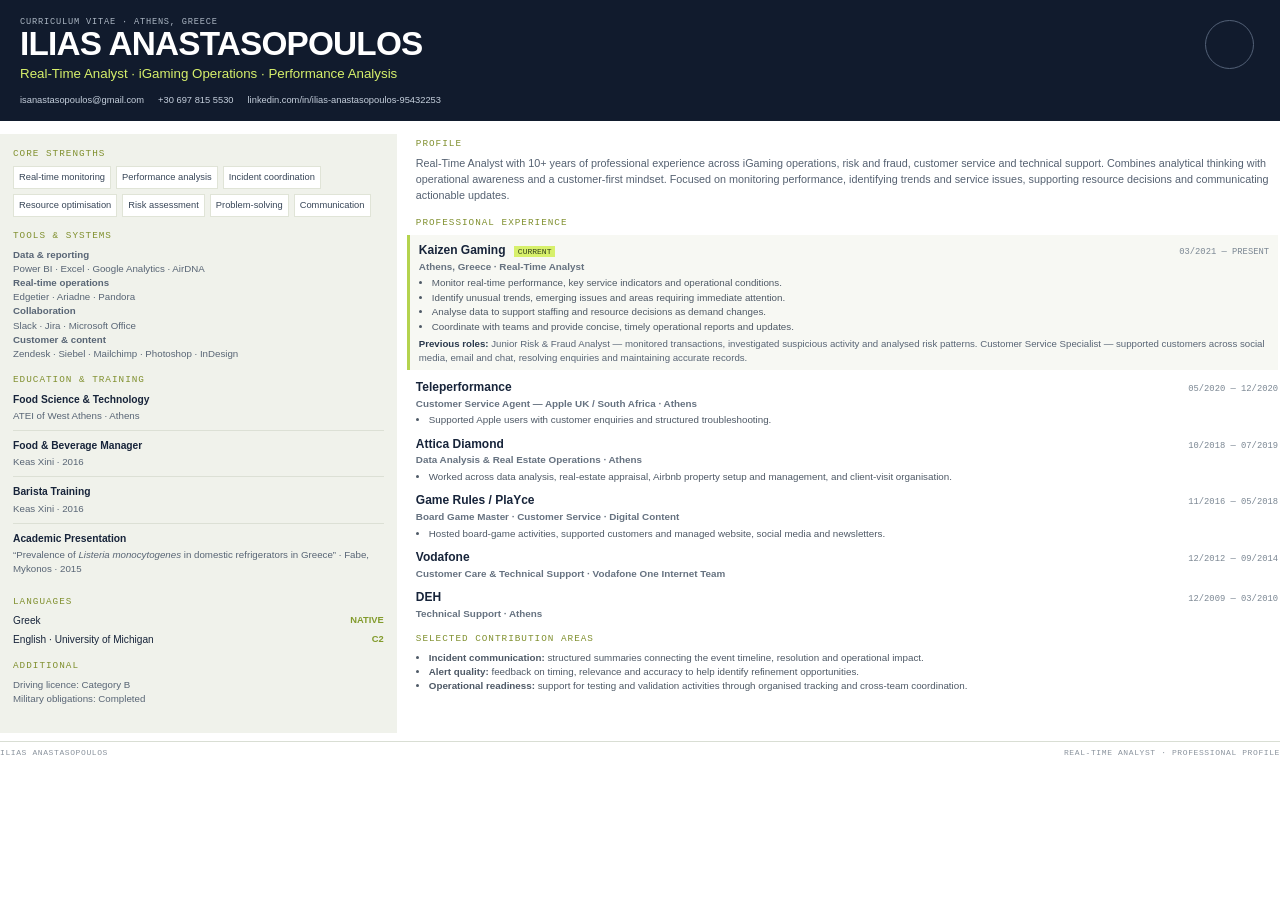
==== cv-source.html @ 62d22616 "Add files via upload Upload personal portfolio" ====
<!doctype html><html lang="en"><head><meta charset="utf-8"><title>Ilias Anastasopoulos - CV</title><style>
@page{size:A4;margin:10mm 11mm}*{box-sizing:border-box}body{margin:0;color:#17243a;font:8.1pt/1.38 Arial,Helvetica,sans-serif}h1,h2,h3,p{margin:0}h1{font-size:25pt;line-height:1.02;letter-spacing:-.8px}h2{font-size:10.5pt;letter-spacing:-.1px;margin-bottom:7px}h3{font-size:8.8pt;margin-bottom:2px}.mono{font:6.5pt 'Courier New',monospace;letter-spacing:.8px;color:#748091}.top{background:#111b2d;color:white;padding:17px 20px 14px;position:relative}.top:after{content:'';position:absolute;right:26px;top:20px;width:47px;height:47px;border:1px solid #536177;border-radius:50%}.role{font-size:10pt;color:#d7f06b;margin-top:4px}.contact{display:flex;gap:14px;flex-wrap:wrap;margin-top:11px;color:#c6d0dd;font-size:7pt}.layout{display:grid;grid-template-columns:31% 1fr;gap:17px;margin-top:13px}.side{background:#f0f2eb;padding:14px 13px}.main{padding:4px 2px 0}.side section,.main section{margin-bottom:13px}.side h2,.main h2{font:7pt 'Courier New',monospace;letter-spacing:1px;color:#80902f;margin-bottom:7px}.side p{font-size:7.3pt;line-height:1.45;color:#586575}.summary{font-size:8.1pt;line-height:1.48;color:#556171;margin-bottom:12px}.skill-list{display:flex;flex-wrap:wrap;gap:5px}.skill-list span{font-size:7pt;background:white;border:1px solid #e0e4d7;padding:4px 5px;color:#384658}.tools{font-size:7.1pt;line-height:1.65;color:#566372}.side-item{padding:0 0 7px;margin-bottom:7px;border-bottom:1px solid #dce0d5}.side-item:last-child{border:0}.side-item strong{font-size:7.7pt}.side-item p{margin-top:2px}.language{display:flex;justify-content:space-between;margin:5px 0;font-size:7.6pt}.language b{color:#829b2c;font-size:7pt}.job{margin-bottom:9px;break-inside:avoid}.job-head{display:flex;justify-content:space-between;gap:8px;align-items:baseline}.job-head strong{font-size:9pt}.job-date{font:6.6pt 'Courier New',monospace;color:#7b8793;white-space:nowrap}.job-role{font-size:7.4pt;color:#667280;font-weight:700;margin:1px 0 3px}.job ul{margin:0;padding-left:13px;color:#4e5966;font-size:7.35pt;line-height:1.37}.job li{margin:1px 0}.current{background:#f7f8f3;border-left:3px solid #b4d34e;padding:7px 9px 6px;margin-left:-9px}.previous{font-size:7.25pt;color:#596575;line-height:1.42;margin-top:4px}.previous b{color:#29384c}.tag{display:inline-block;background:#d7f06b;padding:1px 4px;font:6pt 'Courier New',monospace;color:#34431b;margin-left:5px}.foot{border-top:1px solid #d9ded4;margin-top:8px;padding-top:6px;display:flex;justify-content:space-between;color:#8a939d;font:6pt 'Courier New',monospace;letter-spacing:.6px}
</style></head><body>
<header class="top"><div class="mono" style="color:#aab5c2">CURRICULUM VITAE · ATHENS, GREECE</div><h1>ILIAS ANASTASOPOULOS</h1><div class="role">Real-Time Analyst · iGaming Operations · Performance Analysis</div><div class="contact"><span>isanastasopoulos@gmail.com</span><span>+30 697 815 5530</span><span>linkedin.com/in/ilias-anastasopoulos-95432253</span></div></header>
<div class="layout"><aside class="side">
<section><h2>CORE STRENGTHS</h2><div class="skill-list"><span>Real-time monitoring</span><span>Performance analysis</span><span>Incident coordination</span><span>Resource optimisation</span><span>Risk assessment</span><span>Problem-solving</span><span>Communication</span></div></section>
<section><h2>TOOLS &amp; SYSTEMS</h2><p class="tools"><b>Data &amp; reporting</b><br>Power BI · Excel · Google Analytics · AirDNA<br><b>Real-time operations</b><br>Edgetier · Ariadne · Pandora<br><b>Collaboration</b><br>Slack · Jira · Microsoft Office<br><b>Customer &amp; content</b><br>Zendesk · Siebel · Mailchimp · Photoshop · InDesign</p></section>
<section><h2>EDUCATION &amp; TRAINING</h2><div class="side-item"><strong>Food Science &amp; Technology</strong><p>ATEI of West Athens · Athens</p></div><div class="side-item"><strong>Food &amp; Beverage Manager</strong><p>Keas Xini · 2016</p></div><div class="side-item"><strong>Barista Training</strong><p>Keas Xini · 2016</p></div><div class="side-item"><strong>Academic Presentation</strong><p>“Prevalence of <i>Listeria monocytogenes</i> in domestic refrigerators in Greece” · Fabe, Mykonos · 2015</p></div></section>
<section><h2>LANGUAGES</h2><div class="language"><span>Greek</span><b>NATIVE</b></div><div class="language"><span>English · University of Michigan</span><b>C2</b></div></section>
<section><h2>ADDITIONAL</h2><p>Driving licence: Category B<br>Military obligations: Completed</p></section>
</aside><main class="main">
<section><h2>PROFILE</h2><p class="summary">Real-Time Analyst with 10+ years of professional experience across iGaming operations, risk and fraud, customer service and technical support. Combines analytical thinking with operational awareness and a customer-first mindset. Focused on monitoring performance, identifying trends and service issues, supporting resource decisions and communicating actionable updates.</p></section>
<section><h2>PROFESSIONAL EXPERIENCE</h2>
<div class="job current"><div class="job-head"><strong>Kaizen Gaming <span class="tag">CURRENT</span></strong><span class="job-date">03/2021 — PRESENT</span></div><div class="job-role">Athens, Greece · Real-Time Analyst</div><ul><li>Monitor real-time performance, key service indicators and operational conditions.</li><li>Identify unusual trends, emerging issues and areas requiring immediate attention.</li><li>Analyse data to support staffing and resource decisions as demand changes.</li><li>Coordinate with teams and provide concise, timely operational reports and updates.</li></ul><p class="previous"><b>Previous roles:</b> Junior Risk &amp; Fraud Analyst — monitored transactions, investigated suspicious activity and analysed risk patterns. Customer Service Specialist — supported customers across social media, email and chat, resolving enquiries and maintaining accurate records.</p></div>
<div class="job"><div class="job-head"><strong>Teleperformance</strong><span class="job-date">05/2020 — 12/2020</span></div><div class="job-role">Customer Service Agent — Apple UK / South Africa · Athens</div><ul><li>Supported Apple users with customer enquiries and structured troubleshooting.</li></ul></div>
<div class="job"><div class="job-head"><strong>Attica Diamond</strong><span class="job-date">10/2018 — 07/2019</span></div><div class="job-role">Data Analysis &amp; Real Estate Operations · Athens</div><ul><li>Worked across data analysis, real-estate appraisal, Airbnb property setup and management, and client-visit organisation.</li></ul></div>
<div class="job"><div class="job-head"><strong>Game Rules / PlaYce</strong><span class="job-date">11/2016 — 05/2018</span></div><div class="job-role">Board Game Master · Customer Service · Digital Content</div><ul><li>Hosted board-game activities, supported customers and managed website, social media and newsletters.</li></ul></div>
<div class="job"><div class="job-head"><strong>Vodafone</strong><span class="job-date">12/2012 — 09/2014</span></div><div class="job-role">Customer Care &amp; Technical Support · Vodafone One Internet Team</div></div>
<div class="job"><div class="job-head"><strong>DEH</strong><span class="job-date">12/2009 — 03/2010</span></div><div class="job-role">Technical Support · Athens</div></div>
</section><section><h2>SELECTED CONTRIBUTION AREAS</h2><ul style="margin:0;padding-left:13px;color:#4e5966;font-size:7.35pt;line-height:1.4"><li><b>Incident communication:</b> structured summaries connecting the event timeline, resolution and operational impact.</li><li><b>Alert quality:</b> feedback on timing, relevance and accuracy to help identify refinement opportunities.</li><li><b>Operational readiness:</b> support for testing and validation activities through organised tracking and cross-team coordination.</li></ul></section></main></div>
<div class="foot"><span>ILIAS ANASTASOPOULOS</span><span>REAL-TIME ANALYST · PROFESSIONAL PROFILE</span></div></body></html>
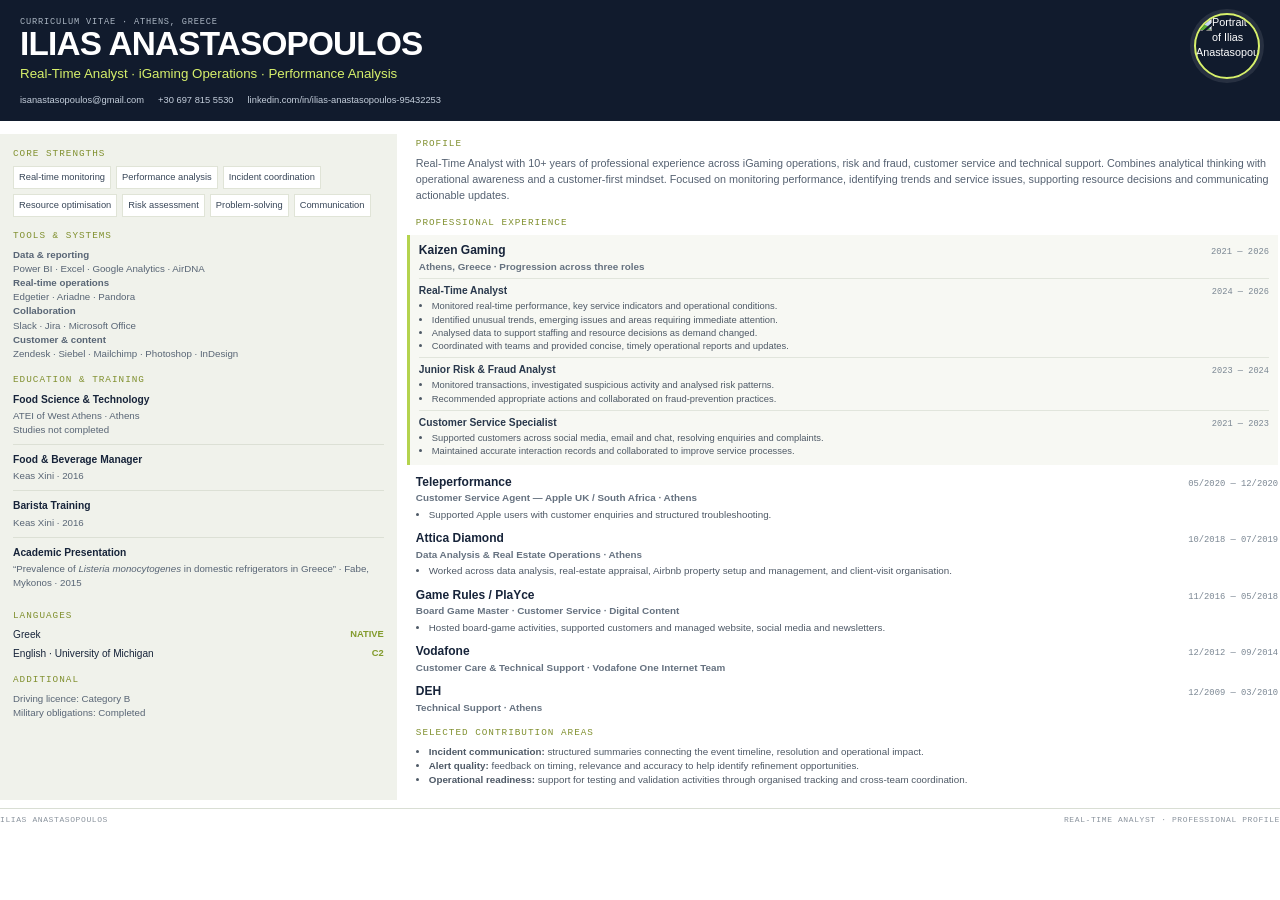
==== commit 04e16271: "Add files via upload" ====
--- a/cv-source.html
+++ b/cv-source.html
@@ -1,17 +1,20 @@
 <!doctype html><html lang="en"><head><meta charset="utf-8"><title>Ilias Anastasopoulos - CV</title><style>
-@page{size:A4;margin:10mm 11mm}*{box-sizing:border-box}body{margin:0;color:#17243a;font:8.1pt/1.38 Arial,Helvetica,sans-serif}h1,h2,h3,p{margin:0}h1{font-size:25pt;line-height:1.02;letter-spacing:-.8px}h2{font-size:10.5pt;letter-spacing:-.1px;margin-bottom:7px}h3{font-size:8.8pt;margin-bottom:2px}.mono{font:6.5pt 'Courier New',monospace;letter-spacing:.8px;color:#748091}.top{background:#111b2d;color:white;padding:17px 20px 14px;position:relative}.top:after{content:'';position:absolute;right:26px;top:20px;width:47px;height:47px;border:1px solid #536177;border-radius:50%}.role{font-size:10pt;color:#d7f06b;margin-top:4px}.contact{display:flex;gap:14px;flex-wrap:wrap;margin-top:11px;color:#c6d0dd;font-size:7pt}.layout{display:grid;grid-template-columns:31% 1fr;gap:17px;margin-top:13px}.side{background:#f0f2eb;padding:14px 13px}.main{padding:4px 2px 0}.side section,.main section{margin-bottom:13px}.side h2,.main h2{font:7pt 'Courier New',monospace;letter-spacing:1px;color:#80902f;margin-bottom:7px}.side p{font-size:7.3pt;line-height:1.45;color:#586575}.summary{font-size:8.1pt;line-height:1.48;color:#556171;margin-bottom:12px}.skill-list{display:flex;flex-wrap:wrap;gap:5px}.skill-list span{font-size:7pt;background:white;border:1px solid #e0e4d7;padding:4px 5px;color:#384658}.tools{font-size:7.1pt;line-height:1.65;color:#566372}.side-item{padding:0 0 7px;margin-bottom:7px;border-bottom:1px solid #dce0d5}.side-item:last-child{border:0}.side-item strong{font-size:7.7pt}.side-item p{margin-top:2px}.language{display:flex;justify-content:space-between;margin:5px 0;font-size:7.6pt}.language b{color:#829b2c;font-size:7pt}.job{margin-bottom:9px;break-inside:avoid}.job-head{display:flex;justify-content:space-between;gap:8px;align-items:baseline}.job-head strong{font-size:9pt}.job-date{font:6.6pt 'Courier New',monospace;color:#7b8793;white-space:nowrap}.job-role{font-size:7.4pt;color:#667280;font-weight:700;margin:1px 0 3px}.job ul{margin:0;padding-left:13px;color:#4e5966;font-size:7.35pt;line-height:1.37}.job li{margin:1px 0}.current{background:#f7f8f3;border-left:3px solid #b4d34e;padding:7px 9px 6px;margin-left:-9px}.previous{font-size:7.25pt;color:#596575;line-height:1.42;margin-top:4px}.previous b{color:#29384c}.tag{display:inline-block;background:#d7f06b;padding:1px 4px;font:6pt 'Courier New',monospace;color:#34431b;margin-left:5px}.foot{border-top:1px solid #d9ded4;margin-top:8px;padding-top:6px;display:flex;justify-content:space-between;color:#8a939d;font:6pt 'Courier New',monospace;letter-spacing:.6px}
+@page{size:A4;margin:10mm 11mm}*{box-sizing:border-box}body{margin:0;color:#17243a;font:8.1pt/1.38 Arial,Helvetica,sans-serif}h1,h2,h3,p{margin:0}h1{font-size:25pt;line-height:1.02;letter-spacing:-.8px}h2{font-size:10.5pt;letter-spacing:-.1px;margin-bottom:7px}h3{font-size:8.8pt;margin-bottom:2px}.mono{font:6.5pt 'Courier New',monospace;letter-spacing:.8px;color:#748091}.top{background:#111b2d;color:white;padding:17px 100px 14px 20px;position:relative;min-height:104px}.portrait{position:absolute;right:20px;top:13px;width:66px;height:66px;object-fit:cover;object-position:center 38%;border-radius:50%;border:2px solid #d7f06b;box-shadow:0 0 0 4px #ffffff18}.role{font-size:10pt;color:#d7f06b;margin-top:4px}.contact{display:flex;gap:14px;flex-wrap:wrap;margin-top:11px;color:#c6d0dd;font-size:7pt}.layout{display:grid;grid-template-columns:31% 1fr;gap:17px;margin-top:13px}.side{background:#f0f2eb;padding:14px 13px}.main{padding:4px 2px 0}.side section,.main section{margin-bottom:13px}.side h2,.main h2{font:7pt 'Courier New',monospace;letter-spacing:1px;color:#80902f;margin-bottom:7px}.side p{font-size:7.3pt;line-height:1.45;color:#586575}.summary{font-size:8.1pt;line-height:1.48;color:#556171;margin-bottom:12px}.skill-list{display:flex;flex-wrap:wrap;gap:5px}.skill-list span{font-size:7pt;background:white;border:1px solid #e0e4d7;padding:4px 5px;color:#384658}.tools{font-size:7.1pt;line-height:1.65;color:#566372}.side-item{padding:0 0 7px;margin-bottom:7px;border-bottom:1px solid #dce0d5}.side-item:last-child{border:0}.side-item strong{font-size:7.7pt}.side-item p{margin-top:2px}.language{display:flex;justify-content:space-between;margin:5px 0;font-size:7.6pt}.language b{color:#829b2c;font-size:7pt}.job{margin-bottom:9px;break-inside:avoid}.job-head{display:flex;justify-content:space-between;gap:8px;align-items:baseline}.job-head strong{font-size:9pt}.job-date{font:6.6pt 'Courier New',monospace;color:#7b8793;white-space:nowrap}.job-role{font-size:7.4pt;color:#667280;font-weight:700;margin:1px 0 3px}.job ul{margin:0;padding-left:13px;color:#4e5966;font-size:7.35pt;line-height:1.37}.job li{margin:1px 0}.current{background:#f7f8f3;border-left:3px solid #b4d34e;padding:7px 9px 6px;margin-left:-9px}.previous{font-size:7.25pt;color:#596575;line-height:1.42;margin-top:4px}.kaizen-role{margin-top:5px;padding-top:5px;border-top:1px solid #e1e5dc;break-inside:avoid}.kaizen-role-head{display:flex;justify-content:space-between;align-items:baseline;gap:8px;margin-bottom:2px}.kaizen-role-head strong{font-size:7.7pt;color:#29384c}.kaizen-role-head span{font:6.5pt 'Courier New',monospace;color:#7b8793;white-space:nowrap}.kaizen-role ul{margin:0;padding-left:13px;color:#4e5966;font-size:7.05pt;line-height:1.3}.kaizen-role li{margin:0 0 1px}.previous b{color:#29384c}.tag{display:inline-block;background:#d7f06b;padding:1px 4px;font:6pt 'Courier New',monospace;color:#34431b;margin-left:5px}.foot{border-top:1px solid #d9ded4;margin-top:8px;padding-top:6px;display:flex;justify-content:space-between;color:#8a939d;font:6pt 'Courier New',monospace;letter-spacing:.6px}
 </style></head><body>
-<header class="top"><div class="mono" style="color:#aab5c2">CURRICULUM VITAE · ATHENS, GREECE</div><h1>ILIAS ANASTASOPOULOS</h1><div class="role">Real-Time Analyst · iGaming Operations · Performance Analysis</div><div class="contact"><span>isanastasopoulos@gmail.com</span><span>+30 697 815 5530</span><span>linkedin.com/in/ilias-anastasopoulos-95432253</span></div></header>
+<header class="top"><img class="portrait" src="assets/ilias-portrait.jpg" alt="Portrait of Ilias Anastasopoulos"><div class="mono" style="color:#aab5c2">CURRICULUM VITAE · ATHENS, GREECE</div><h1>ILIAS ANASTASOPOULOS</h1><div class="role">Real-Time Analyst · iGaming Operations · Performance Analysis</div><div class="contact"><span>isanastasopoulos@gmail.com</span><span>+30 697 815 5530</span><span>linkedin.com/in/ilias-anastasopoulos-95432253</span></div></header>
 <div class="layout"><aside class="side">
 <section><h2>CORE STRENGTHS</h2><div class="skill-list"><span>Real-time monitoring</span><span>Performance analysis</span><span>Incident coordination</span><span>Resource optimisation</span><span>Risk assessment</span><span>Problem-solving</span><span>Communication</span></div></section>
 <section><h2>TOOLS &amp; SYSTEMS</h2><p class="tools"><b>Data &amp; reporting</b><br>Power BI · Excel · Google Analytics · AirDNA<br><b>Real-time operations</b><br>Edgetier · Ariadne · Pandora<br><b>Collaboration</b><br>Slack · Jira · Microsoft Office<br><b>Customer &amp; content</b><br>Zendesk · Siebel · Mailchimp · Photoshop · InDesign</p></section>
-<section><h2>EDUCATION &amp; TRAINING</h2><div class="side-item"><strong>Food Science &amp; Technology</strong><p>ATEI of West Athens · Athens</p></div><div class="side-item"><strong>Food &amp; Beverage Manager</strong><p>Keas Xini · 2016</p></div><div class="side-item"><strong>Barista Training</strong><p>Keas Xini · 2016</p></div><div class="side-item"><strong>Academic Presentation</strong><p>“Prevalence of <i>Listeria monocytogenes</i> in domestic refrigerators in Greece” · Fabe, Mykonos · 2015</p></div></section>
+<section><h2>EDUCATION &amp; TRAINING</h2><div class="side-item"><strong>Food Science &amp; Technology</strong><p>ATEI of West Athens · Athens<br>Studies not completed</p></div><div class="side-item"><strong>Food &amp; Beverage Manager</strong><p>Keas Xini · 2016</p></div><div class="side-item"><strong>Barista Training</strong><p>Keas Xini · 2016</p></div><div class="side-item"><strong>Academic Presentation</strong><p>“Prevalence of <i>Listeria monocytogenes</i> in domestic refrigerators in Greece” · Fabe, Mykonos · 2015</p></div></section>
 <section><h2>LANGUAGES</h2><div class="language"><span>Greek</span><b>NATIVE</b></div><div class="language"><span>English · University of Michigan</span><b>C2</b></div></section>
 <section><h2>ADDITIONAL</h2><p>Driving licence: Category B<br>Military obligations: Completed</p></section>
 </aside><main class="main">
 <section><h2>PROFILE</h2><p class="summary">Real-Time Analyst with 10+ years of professional experience across iGaming operations, risk and fraud, customer service and technical support. Combines analytical thinking with operational awareness and a customer-first mindset. Focused on monitoring performance, identifying trends and service issues, supporting resource decisions and communicating actionable updates.</p></section>
 <section><h2>PROFESSIONAL EXPERIENCE</h2>
-<div class="job current"><div class="job-head"><strong>Kaizen Gaming <span class="tag">CURRENT</span></strong><span class="job-date">03/2021 — PRESENT</span></div><div class="job-role">Athens, Greece · Real-Time Analyst</div><ul><li>Monitor real-time performance, key service indicators and operational conditions.</li><li>Identify unusual trends, emerging issues and areas requiring immediate attention.</li><li>Analyse data to support staffing and resource decisions as demand changes.</li><li>Coordinate with teams and provide concise, timely operational reports and updates.</li></ul><p class="previous"><b>Previous roles:</b> Junior Risk &amp; Fraud Analyst — monitored transactions, investigated suspicious activity and analysed risk patterns. Customer Service Specialist — supported customers across social media, email and chat, resolving enquiries and maintaining accurate records.</p></div>
+<div class="job current"><div class="job-head"><strong>Kaizen Gaming</strong><span class="job-date">2021 — 2026</span></div><div class="job-role">Athens, Greece · Progression across three roles</div>
+<div class="kaizen-role"><div class="kaizen-role-head"><strong>Real-Time Analyst</strong><span>2024 — 2026</span></div><ul><li>Monitored real-time performance, key service indicators and operational conditions.</li><li>Identified unusual trends, emerging issues and areas requiring immediate attention.</li><li>Analysed data to support staffing and resource decisions as demand changed.</li><li>Coordinated with teams and provided concise, timely operational reports and updates.</li></ul></div>
+<div class="kaizen-role"><div class="kaizen-role-head"><strong>Junior Risk &amp; Fraud Analyst</strong><span>2023 — 2024</span></div><ul><li>Monitored transactions, investigated suspicious activity and analysed risk patterns.</li><li>Recommended appropriate actions and collaborated on fraud-prevention practices.</li></ul></div>
+<div class="kaizen-role"><div class="kaizen-role-head"><strong>Customer Service Specialist</strong><span>2021 — 2023</span></div><ul><li>Supported customers across social media, email and chat, resolving enquiries and complaints.</li><li>Maintained accurate interaction records and collaborated to improve service processes.</li></ul></div></div>
 <div class="job"><div class="job-head"><strong>Teleperformance</strong><span class="job-date">05/2020 — 12/2020</span></div><div class="job-role">Customer Service Agent — Apple UK / South Africa · Athens</div><ul><li>Supported Apple users with customer enquiries and structured troubleshooting.</li></ul></div>
 <div class="job"><div class="job-head"><strong>Attica Diamond</strong><span class="job-date">10/2018 — 07/2019</span></div><div class="job-role">Data Analysis &amp; Real Estate Operations · Athens</div><ul><li>Worked across data analysis, real-estate appraisal, Airbnb property setup and management, and client-visit organisation.</li></ul></div>
 <div class="job"><div class="job-head"><strong>Game Rules / PlaYce</strong><span class="job-date">11/2016 — 05/2018</span></div><div class="job-role">Board Game Master · Customer Service · Digital Content</div><ul><li>Hosted board-game activities, supported customers and managed website, social media and newsletters.</li></ul></div>
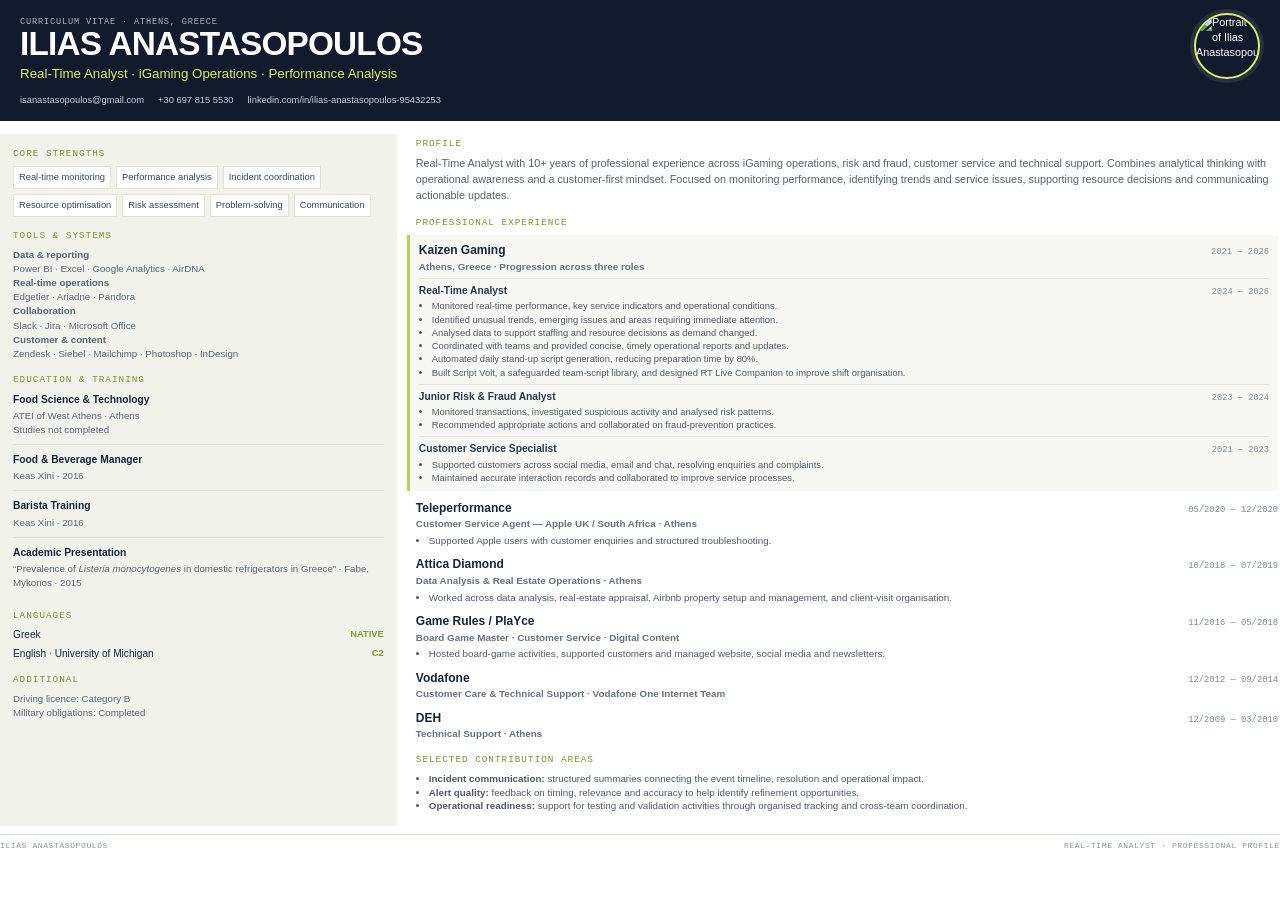
==== commit 74c5ab46: "Add files via upload" ====
--- a/cv-source.html
+++ b/cv-source.html
@@ -12,7 +12,7 @@
 <section><h2>PROFILE</h2><p class="summary">Real-Time Analyst with 10+ years of professional experience across iGaming operations, risk and fraud, customer service and technical support. Combines analytical thinking with operational awareness and a customer-first mindset. Focused on monitoring performance, identifying trends and service issues, supporting resource decisions and communicating actionable updates.</p></section>
 <section><h2>PROFESSIONAL EXPERIENCE</h2>
 <div class="job current"><div class="job-head"><strong>Kaizen Gaming</strong><span class="job-date">2021 — 2026</span></div><div class="job-role">Athens, Greece · Progression across three roles</div>
-<div class="kaizen-role"><div class="kaizen-role-head"><strong>Real-Time Analyst</strong><span>2024 — 2026</span></div><ul><li>Monitored real-time performance, key service indicators and operational conditions.</li><li>Identified unusual trends, emerging issues and areas requiring immediate attention.</li><li>Analysed data to support staffing and resource decisions as demand changed.</li><li>Coordinated with teams and provided concise, timely operational reports and updates.</li></ul></div>
+<div class="kaizen-role"><div class="kaizen-role-head"><strong>Real-Time Analyst</strong><span>2024 — 2026</span></div><ul><li>Monitored real-time performance, key service indicators and operational conditions.</li><li>Identified unusual trends, emerging issues and areas requiring immediate attention.</li><li>Analysed data to support staffing and resource decisions as demand changed.</li><li>Coordinated with teams and provided concise, timely operational reports and updates.</li><li>Automated daily stand-up script generation, reducing preparation time by 80%.</li><li>Built Script Volt, a safeguarded team-script library, and designed RT Live Companion to improve shift organisation.</li></ul></div>
 <div class="kaizen-role"><div class="kaizen-role-head"><strong>Junior Risk &amp; Fraud Analyst</strong><span>2023 — 2024</span></div><ul><li>Monitored transactions, investigated suspicious activity and analysed risk patterns.</li><li>Recommended appropriate actions and collaborated on fraud-prevention practices.</li></ul></div>
 <div class="kaizen-role"><div class="kaizen-role-head"><strong>Customer Service Specialist</strong><span>2021 — 2023</span></div><ul><li>Supported customers across social media, email and chat, resolving enquiries and complaints.</li><li>Maintained accurate interaction records and collaborated to improve service processes.</li></ul></div></div>
 <div class="job"><div class="job-head"><strong>Teleperformance</strong><span class="job-date">05/2020 — 12/2020</span></div><div class="job-role">Customer Service Agent — Apple UK / South Africa · Athens</div><ul><li>Supported Apple users with customer enquiries and structured troubleshooting.</li></ul></div>
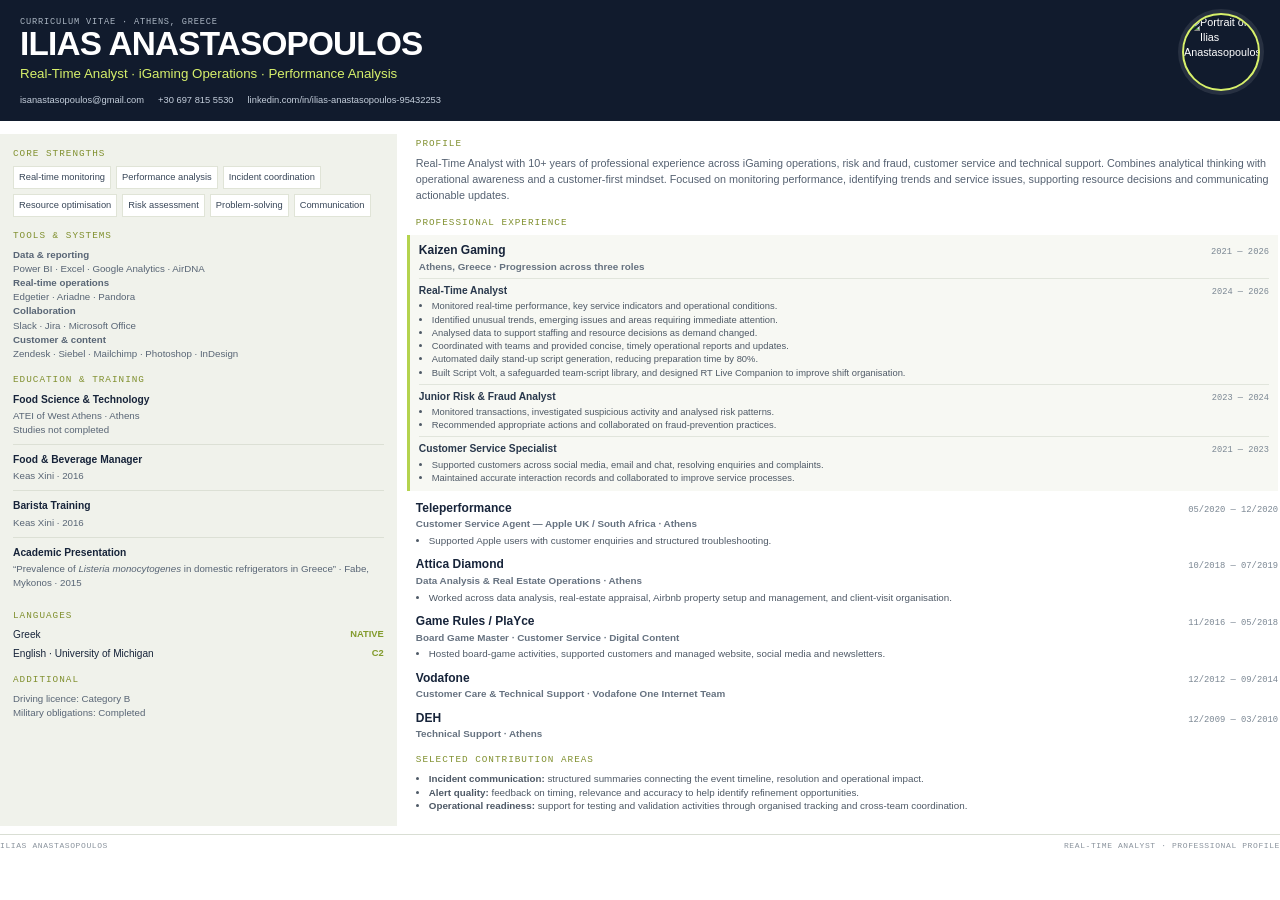
==== commit cc93e00a: "Add files via upload" ====
--- a/cv-source.html
+++ b/cv-source.html
@@ -1,7 +1,7 @@
 <!doctype html><html lang="en"><head><meta charset="utf-8"><title>Ilias Anastasopoulos - CV</title><style>
-@page{size:A4;margin:10mm 11mm}*{box-sizing:border-box}body{margin:0;color:#17243a;font:8.1pt/1.38 Arial,Helvetica,sans-serif}h1,h2,h3,p{margin:0}h1{font-size:25pt;line-height:1.02;letter-spacing:-.8px}h2{font-size:10.5pt;letter-spacing:-.1px;margin-bottom:7px}h3{font-size:8.8pt;margin-bottom:2px}.mono{font:6.5pt 'Courier New',monospace;letter-spacing:.8px;color:#748091}.top{background:#111b2d;color:white;padding:17px 100px 14px 20px;position:relative;min-height:104px}.portrait{position:absolute;right:20px;top:13px;width:66px;height:66px;object-fit:cover;object-position:center 38%;border-radius:50%;border:2px solid #d7f06b;box-shadow:0 0 0 4px #ffffff18}.role{font-size:10pt;color:#d7f06b;margin-top:4px}.contact{display:flex;gap:14px;flex-wrap:wrap;margin-top:11px;color:#c6d0dd;font-size:7pt}.layout{display:grid;grid-template-columns:31% 1fr;gap:17px;margin-top:13px}.side{background:#f0f2eb;padding:14px 13px}.main{padding:4px 2px 0}.side section,.main section{margin-bottom:13px}.side h2,.main h2{font:7pt 'Courier New',monospace;letter-spacing:1px;color:#80902f;margin-bottom:7px}.side p{font-size:7.3pt;line-height:1.45;color:#586575}.summary{font-size:8.1pt;line-height:1.48;color:#556171;margin-bottom:12px}.skill-list{display:flex;flex-wrap:wrap;gap:5px}.skill-list span{font-size:7pt;background:white;border:1px solid #e0e4d7;padding:4px 5px;color:#384658}.tools{font-size:7.1pt;line-height:1.65;color:#566372}.side-item{padding:0 0 7px;margin-bottom:7px;border-bottom:1px solid #dce0d5}.side-item:last-child{border:0}.side-item strong{font-size:7.7pt}.side-item p{margin-top:2px}.language{display:flex;justify-content:space-between;margin:5px 0;font-size:7.6pt}.language b{color:#829b2c;font-size:7pt}.job{margin-bottom:9px;break-inside:avoid}.job-head{display:flex;justify-content:space-between;gap:8px;align-items:baseline}.job-head strong{font-size:9pt}.job-date{font:6.6pt 'Courier New',monospace;color:#7b8793;white-space:nowrap}.job-role{font-size:7.4pt;color:#667280;font-weight:700;margin:1px 0 3px}.job ul{margin:0;padding-left:13px;color:#4e5966;font-size:7.35pt;line-height:1.37}.job li{margin:1px 0}.current{background:#f7f8f3;border-left:3px solid #b4d34e;padding:7px 9px 6px;margin-left:-9px}.previous{font-size:7.25pt;color:#596575;line-height:1.42;margin-top:4px}.kaizen-role{margin-top:5px;padding-top:5px;border-top:1px solid #e1e5dc;break-inside:avoid}.kaizen-role-head{display:flex;justify-content:space-between;align-items:baseline;gap:8px;margin-bottom:2px}.kaizen-role-head strong{font-size:7.7pt;color:#29384c}.kaizen-role-head span{font:6.5pt 'Courier New',monospace;color:#7b8793;white-space:nowrap}.kaizen-role ul{margin:0;padding-left:13px;color:#4e5966;font-size:7.05pt;line-height:1.3}.kaizen-role li{margin:0 0 1px}.previous b{color:#29384c}.tag{display:inline-block;background:#d7f06b;padding:1px 4px;font:6pt 'Courier New',monospace;color:#34431b;margin-left:5px}.foot{border-top:1px solid #d9ded4;margin-top:8px;padding-top:6px;display:flex;justify-content:space-between;color:#8a939d;font:6pt 'Courier New',monospace;letter-spacing:.6px}
+@page{size:A4;margin:10mm 11mm}*{box-sizing:border-box}body{margin:0;color:#17243a;font:8.1pt/1.38 Arial,Helvetica,sans-serif}h1,h2,h3,p{margin:0}h1{font-size:25pt;line-height:1.02;letter-spacing:-.8px}h2{font-size:10.5pt;letter-spacing:-.1px;margin-bottom:7px}h3{font-size:8.8pt;margin-bottom:2px}.mono{font:6.5pt 'Courier New',monospace;letter-spacing:.8px;color:#748091}.top{background:#111b2d;color:white;padding:17px 112px 14px 20px;position:relative;min-height:104px}.portrait{position:absolute;right:20px;top:13px;width:78px;height:78px;object-fit:cover;object-position:center 38%;border-radius:50%;border:2px solid #d7f06b;box-shadow:0 0 0 4px #ffffff18}.role{font-size:10pt;color:#d7f06b;margin-top:4px}.contact{display:flex;gap:14px;flex-wrap:wrap;margin-top:11px;color:#c6d0dd;font-size:7pt}.layout{display:grid;grid-template-columns:31% 1fr;gap:17px;margin-top:13px}.side{background:#f0f2eb;padding:14px 13px}.main{padding:4px 2px 0}.side section,.main section{margin-bottom:13px}.side h2,.main h2{font:7pt 'Courier New',monospace;letter-spacing:1px;color:#80902f;margin-bottom:7px}.side p{font-size:7.3pt;line-height:1.45;color:#586575}.summary{font-size:8.1pt;line-height:1.48;color:#556171;margin-bottom:12px}.skill-list{display:flex;flex-wrap:wrap;gap:5px}.skill-list span{font-size:7pt;background:white;border:1px solid #e0e4d7;padding:4px 5px;color:#384658}.tools{font-size:7.1pt;line-height:1.65;color:#566372}.side-item{padding:0 0 7px;margin-bottom:7px;border-bottom:1px solid #dce0d5}.side-item:last-child{border:0}.side-item strong{font-size:7.7pt}.side-item p{margin-top:2px}.language{display:flex;justify-content:space-between;margin:5px 0;font-size:7.6pt}.language b{color:#829b2c;font-size:7pt}.job{margin-bottom:9px;break-inside:avoid}.job-head{display:flex;justify-content:space-between;gap:8px;align-items:baseline}.job-head strong{font-size:9pt}.job-date{font:6.6pt 'Courier New',monospace;color:#7b8793;white-space:nowrap}.job-role{font-size:7.4pt;color:#667280;font-weight:700;margin:1px 0 3px}.job ul{margin:0;padding-left:13px;color:#4e5966;font-size:7.35pt;line-height:1.37}.job li{margin:1px 0}.current{background:#f7f8f3;border-left:3px solid #b4d34e;padding:7px 9px 6px;margin-left:-9px}.previous{font-size:7.25pt;color:#596575;line-height:1.42;margin-top:4px}.kaizen-role{margin-top:5px;padding-top:5px;border-top:1px solid #e1e5dc;break-inside:avoid}.kaizen-role-head{display:flex;justify-content:space-between;align-items:baseline;gap:8px;margin-bottom:2px}.kaizen-role-head strong{font-size:7.7pt;color:#29384c}.kaizen-role-head span{font:6.5pt 'Courier New',monospace;color:#7b8793;white-space:nowrap}.kaizen-role ul{margin:0;padding-left:13px;color:#4e5966;font-size:7.05pt;line-height:1.3}.kaizen-role li{margin:0 0 1px}.previous b{color:#29384c}.tag{display:inline-block;background:#d7f06b;padding:1px 4px;font:6pt 'Courier New',monospace;color:#34431b;margin-left:5px}.foot{border-top:1px solid #d9ded4;margin-top:8px;padding-top:6px;display:flex;justify-content:space-between;color:#8a939d;font:6pt 'Courier New',monospace;letter-spacing:.6px}
 </style></head><body>
-<header class="top"><img class="portrait" src="assets/ilias-portrait.jpg" alt="Portrait of Ilias Anastasopoulos"><div class="mono" style="color:#aab5c2">CURRICULUM VITAE · ATHENS, GREECE</div><h1>ILIAS ANASTASOPOULOS</h1><div class="role">Real-Time Analyst · iGaming Operations · Performance Analysis</div><div class="contact"><span>isanastasopoulos@gmail.com</span><span>+30 697 815 5530</span><span>linkedin.com/in/ilias-anastasopoulos-95432253</span></div></header>
+<header class="top"><img class="portrait" src="assets/ilias-cv-headshot.jpg" alt="Portrait of Ilias Anastasopoulos"><div class="mono" style="color:#aab5c2">CURRICULUM VITAE · ATHENS, GREECE</div><h1>ILIAS ANASTASOPOULOS</h1><div class="role">Real-Time Analyst · iGaming Operations · Performance Analysis</div><div class="contact"><span>isanastasopoulos@gmail.com</span><span>+30 697 815 5530</span><span>linkedin.com/in/ilias-anastasopoulos-95432253</span></div></header>
 <div class="layout"><aside class="side">
 <section><h2>CORE STRENGTHS</h2><div class="skill-list"><span>Real-time monitoring</span><span>Performance analysis</span><span>Incident coordination</span><span>Resource optimisation</span><span>Risk assessment</span><span>Problem-solving</span><span>Communication</span></div></section>
 <section><h2>TOOLS &amp; SYSTEMS</h2><p class="tools"><b>Data &amp; reporting</b><br>Power BI · Excel · Google Analytics · AirDNA<br><b>Real-time operations</b><br>Edgetier · Ariadne · Pandora<br><b>Collaboration</b><br>Slack · Jira · Microsoft Office<br><b>Customer &amp; content</b><br>Zendesk · Siebel · Mailchimp · Photoshop · InDesign</p></section>
